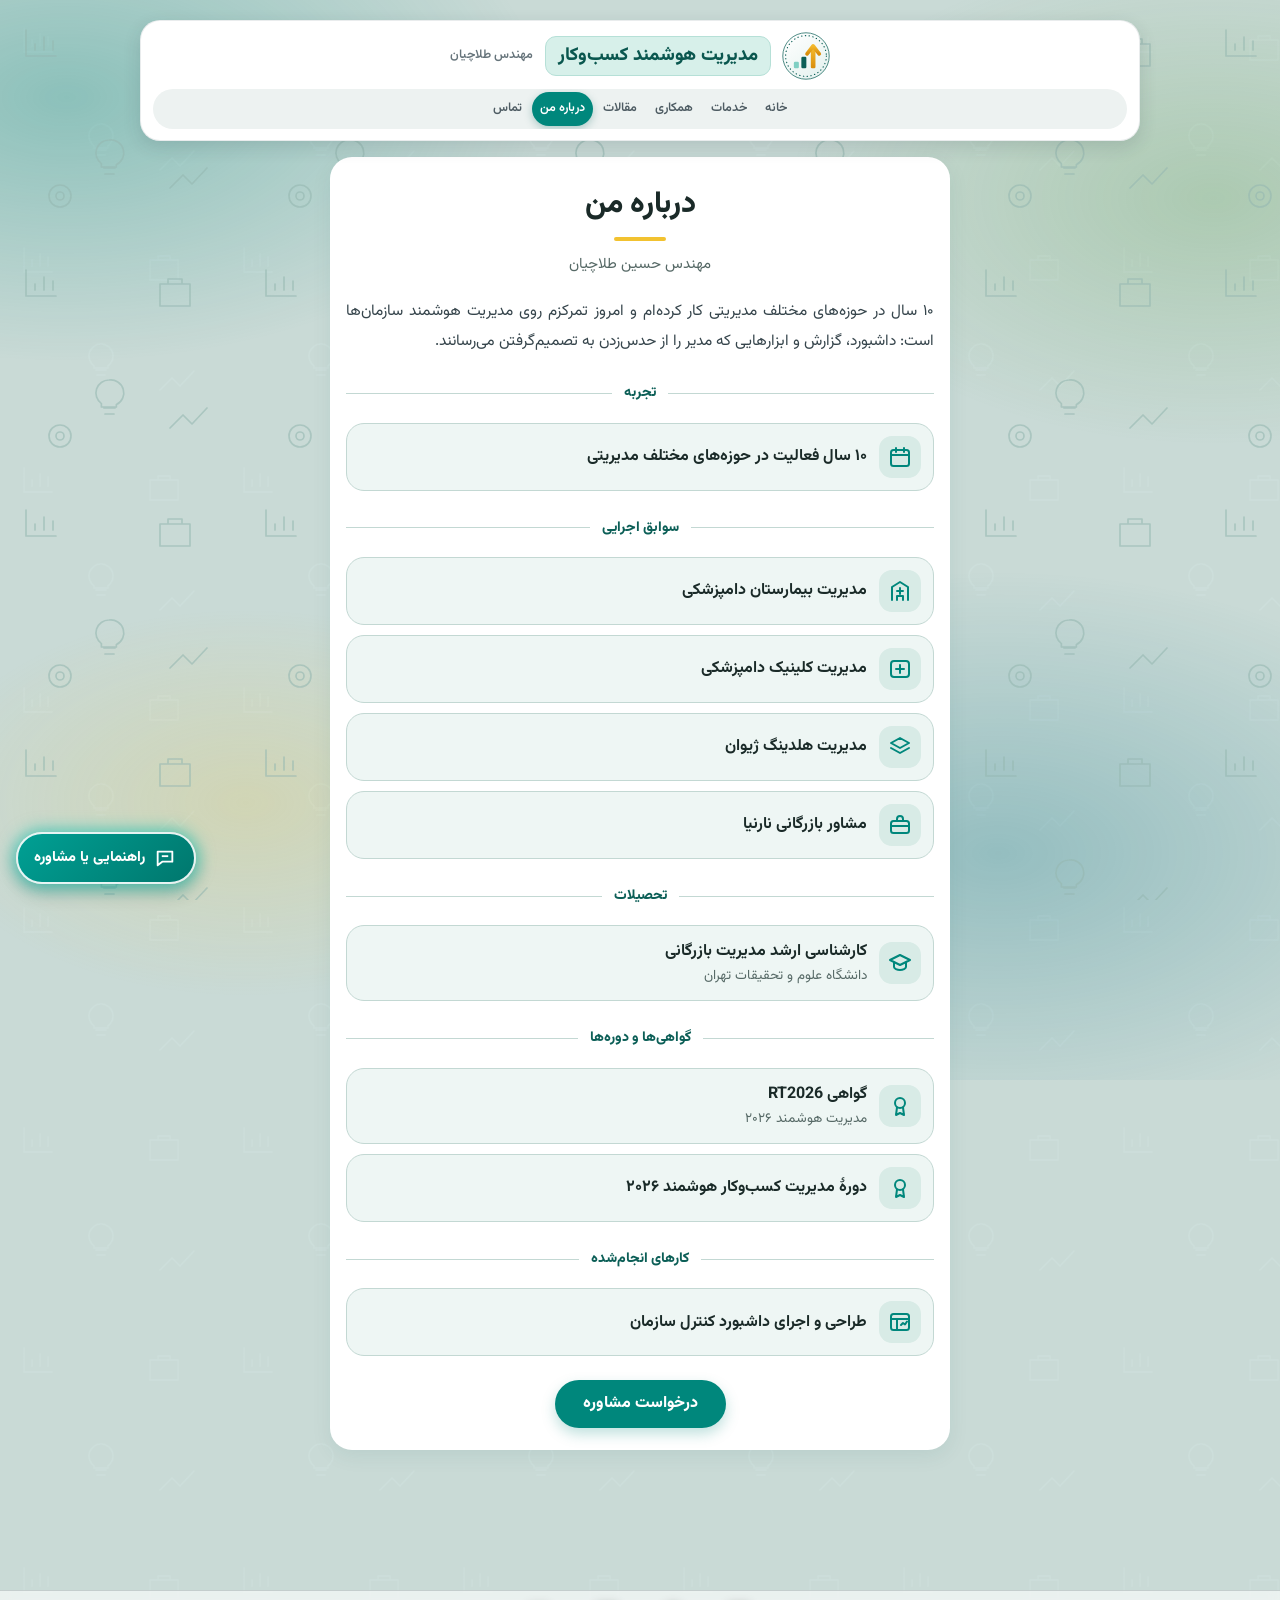
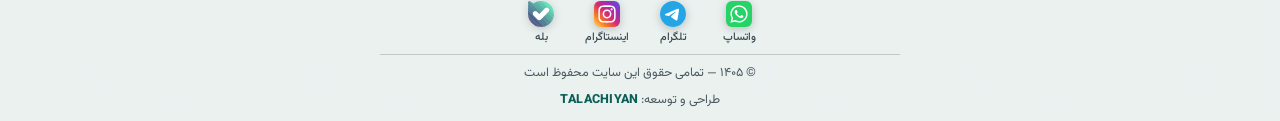
==== about.html @ cbb0bccf "Consultation request form (WhatsApp / Bale) and links to it Co-Authored-By: Claude Sonnet 5.5 <norep" ====
<!doctype html>
<html lang="fa" dir="rtl">
<head>
<meta charset="utf-8">
<meta name="viewport" content="width=device-width, initial-scale=1, viewport-fit=cover">
<title>درباره من | مهندس حسین طلاچیان</title>
<meta name="description" content="مشاورهٔ مارکتینگ، تیم‌سازی، مدیریت هوشمند سازمان، طراحی داشبورد و نرم‌افزار سازمانی و مشاورهٔ پرسنلی با مهندس حسین طلاچیان.">
<meta name="theme-color" content="#00877c">
<meta property="og:title" content="مهندس حسین طلاچیان | مدیریت هوشمند کسب‌وکار">
<meta property="og:description" content="مشاورهٔ مارکتینگ، تیم‌سازی، مدیریت هوشمند سازمان، طراحی داشبورد و نرم‌افزار سازمانی و مشاورهٔ پرسنلی.">
<meta property="og:type" content="website">
<meta property="og:locale" content="fa_IR">
<link rel="icon" href="favicon.ico" sizes="any">
<link rel="icon" href="favicon-48.png" type="image/png" sizes="48x48">
<link rel="icon" href="favicon-192.png" type="image/png" sizes="192x192">
<link rel="icon" href="favicon.svg" type="image/svg+xml">
<link rel="apple-touch-icon" href="img/apple-touch-icon.png">
<meta property="og:image" content="https://talachiyan.github.io/img/og.png">
<meta property="og:image:width" content="1200">
<meta property="og:image:height" content="630">
<meta name="twitter:card" content="summary_large_image">
<link rel="preconnect" href="https://fonts.googleapis.com">
<link rel="preconnect" href="https://fonts.gstatic.com" crossorigin>
<link rel="stylesheet" href="https://fonts.googleapis.com/css2?family=Vazirmatn:wght@300;400;500;700;800&display=swap">
<link rel="stylesheet" href="style.css?v=45">
</head>
<body>
<div class="wrap">

  <header class="card topbar">
    <div class="brand-row">
      <a class="brand" href="index.html">
        <span class="brand-mark"><img src="img/logo-icon.svg" alt="لوگوی طلاچیان" width="48" height="48"></span>
        <span class="brand-title"><span class="brand-role">مدیریت هوشمند کسب‌وکار</span><span class="brand-name">مهندس طلاچیان</span></span>
      </a>
    </div>
    <nav class="nav" aria-label="منوی اصلی">
      <a href="index.html">خانه</a>
      <a href="services.html">خدمات</a>
      <a href="approach.html">همکاری</a>
      <a href="articles.html">مقالات</a>
      <a class="active" href="about.html" aria-current="page">درباره من</a>
      <a href="contact.html">تماس</a>
    </nav>
  </header>

  <main class="stack">

    <section class="panel narrow light" id="about">
      <div class="panel-head">
        <h1>درباره من</h1>
        <p>مهندس حسین طلاچیان</p>
      </div>
      <p class="about-intro justify">۱۰ سال در حوزه‌های مختلف مدیریتی کار کرده‌ام و امروز تمرکزم روی مدیریت هوشمند سازمان‌ها است: داشبورد، گزارش و ابزارهایی که مدیر را از حدس‌زدن به تصمیم‌گرفتن می‌رسانند.</p>

      <h2 class="svc-group"><span>تجربه</span></h2>
      <div class="fact-list">
        <div class="fact">
          <span class="icon" aria-hidden="true"><svg viewBox="0 0 24 24"><rect x="3" y="5" width="18" height="16" rx="2.5"/><path d="M8 3v4M16 3v4M3 10h18"/></svg></span>
          <span class="fact-text"><span class="fact-title">۱۰ سال فعالیت در حوزه‌های مختلف مدیریتی</span></span>
        </div>
      </div>

      <h2 class="svc-group"><span>سوابق اجرایی</span></h2>
      <div class="fact-list">
        <div class="fact">
          <span class="icon" aria-hidden="true"><svg viewBox="0 0 24 24"><path d="M4 21V8l8-5 8 5v13"/><path d="M12 9v6M9 12h6"/><path d="M9 21v-4h6v4"/></svg></span>
          <span class="fact-text"><span class="fact-title">مدیریت بیمارستان دامپزشکی</span></span>
        </div>
        <div class="fact">
          <span class="icon" aria-hidden="true"><svg viewBox="0 0 24 24"><rect x="3" y="4" width="18" height="16" rx="3"/><path d="M12 8v8M8 12h8"/></svg></span>
          <span class="fact-text"><span class="fact-title">مدیریت کلینیک دامپزشکی</span></span>
        </div>
        <div class="fact">
          <span class="icon" aria-hidden="true"><svg viewBox="0 0 24 24"><path d="M12 3l9 5-9 5-9-5z"/><path d="M3 13l9 5 9-5"/></svg></span>
          <span class="fact-text"><span class="fact-title">مدیریت هلدینگ ژیوان</span></span>
        </div>
        <div class="fact">
          <span class="icon" aria-hidden="true"><svg viewBox="0 0 24 24"><rect x="3" y="8" width="18" height="12" rx="2.5"/><path d="M9 8V6a3 3 0 013-3 3 3 0 013 3v2"/><path d="M3 13h18"/></svg></span>
          <span class="fact-text"><span class="fact-title">مشاور بازرگانی نارنیا</span></span>
        </div>
      </div>

      <h2 class="svc-group"><span>تحصیلات</span></h2>
      <div class="fact-list">
        <div class="fact">
          <span class="icon" aria-hidden="true"><svg viewBox="0 0 24 24"><path d="M2 9l10-5 10 5-10 5z"/><path d="M6 11.5V16c0 1.5 3 3 6 3s6-1.5 6-3v-4.5"/></svg></span>
          <span class="fact-text"><span class="fact-title">کارشناسی ارشد مدیریت بازرگانی</span><span class="fact-sub">دانشگاه علوم و تحقیقات تهران</span></span>
        </div>
      </div>

      <h2 class="svc-group"><span>گواهی‌ها و دوره‌ها</span></h2>
      <div class="fact-list">
        <div class="fact">
          <span class="icon" aria-hidden="true"><svg viewBox="0 0 24 24"><circle cx="12" cy="9" r="5"/><path d="M9 13.5L8 21l4-2 4 2-1-7.5"/></svg></span>
          <span class="fact-text"><span class="fact-title">گواهی <bdi dir="ltr">RT2026</bdi></span><span class="fact-sub">مدیریت هوشمند ۲۰۲۶</span></span>
        </div>
        <div class="fact">
          <span class="icon" aria-hidden="true"><svg viewBox="0 0 24 24"><circle cx="12" cy="9" r="5"/><path d="M9 13.5L8 21l4-2 4 2-1-7.5"/></svg></span>
          <span class="fact-text"><span class="fact-title">دورهٔ مدیریت کسب‌وکار هوشمند ۲۰۲۶</span></span>
        </div>
      </div>

      <h2 class="svc-group"><span>کارهای انجام‌شده</span></h2>
      <div class="fact-list">
        <div class="fact">
          <span class="icon" aria-hidden="true"><svg viewBox="0 0 24 24"><rect x="3" y="4" width="18" height="16" rx="2.5"/><path d="M3 9h18M9 9v11"/><path d="M13 15l2-2 2 1.5 2-3"/></svg></span>
          <span class="fact-text"><span class="fact-title">طراحی و اجرای داشبورد کنترل سازمان</span></span>
        </div>
      </div>

      <a class="about-cta" href="consult.html">درخواست مشاوره</a>
    </section>

  </main>

</div>

<footer class="site-footer">
  <div class="foot-in">
    <nav class="foot-social" aria-label="پیام‌رسان‌ها">
      <a href="https://wa.me/989124450818" class="soc" aria-label="واتساپ" target="_blank" rel="noopener noreferrer"><span class="soc-ico"><img src="img/ic-whatsapp.svg" alt="" width="38" height="38" loading="lazy" decoding="async"></span><span class="soc-name">واتساپ</span></a>
      <a href="https://t.me/Hosseintallachiyan" class="soc" aria-label="تلگرام" target="_blank" rel="noopener noreferrer"><span class="soc-ico"><img src="img/ic-telegram.svg" alt="" width="38" height="38" loading="lazy" decoding="async"></span><span class="soc-name">تلگرام</span></a>
      <a href="https://instagram.com/hossein.talachiyan" class="soc" aria-label="اینستاگرام" target="_blank" rel="noopener noreferrer"><span class="soc-ico"><img src="img/ic-instagram.svg" alt="" width="38" height="38" loading="lazy" decoding="async"></span><span class="soc-name">اینستاگرام</span></a>
      <a href="https://ble.ir/tallachiyan" class="soc" aria-label="بله" target="_blank" rel="noopener noreferrer"><span class="soc-ico"><img src="img/ic-bale.svg" alt="" width="38" height="38" loading="lazy" decoding="async"></span><span class="soc-name">بله</span></a>
    </nav>
    <hr class="foot-line">
    <p class="foot-copy">© ۱۴۰۵ — تمامی حقوق این سایت محفوظ است</p>
    <p class="foot-dev">طراحی و توسعه: <strong dir="ltr">TALACHIYAN</strong></p>
  </div>
</footer>

<a class="fab" href="consult.html" aria-label="راهنمایی یا مشاوره">
  <svg viewBox="0 0 24 24" aria-hidden="true"><path d="M4 5h16v11H9l-5 4z"/><path d="M8.500 10h7"/></svg>
  <span>راهنمایی یا مشاوره</span>
</a>
<script src="script.js?v=15" defer></script>
</body>
</html>
---- style.css ----
:root {
  --bg: #f1f6f5;
  --surface: #ffffff;
  --text: #1a2a28;
  --muted: #566966;
  --blue: #00877c;
  --navy: #0c5f57;
  --sky: #daf1ec;
  --line: #cfe2de;
  --radius: 22px;
  --shadow: 0 6px 20px rgba(12, 95, 87, 0.08);
  --font: "Vazirmatn", Tahoma, "Segoe UI", sans-serif;
}

* { box-sizing: border-box; }

html { scroll-behavior: smooth; -webkit-text-size-adjust: 100%; }

body {
  margin: 0;
  font-family: var(--font);
  font-size: 16px;
  line-height: 1.9;
  color: var(--text);
  background-color: var(--bg);
  /* الگوی بسیار کم‌رنگ پس‌زمینه: نمودار، کیف، لامپ */
  background-image: url("data:image/svg+xml,%3Csvg xmlns='http://www.w3.org/2000/svg' width='220' height='220' fill='none' stroke='%23cfe2de' stroke-width='1.6' stroke-linecap='round' stroke-linejoin='round'%3E%3Cg opacity='.55'%3E%3Cpath d='M24 52V28M24 52h28M32 46v-6M40 46V34M48 46v-9'/%3E%3Cpath d='M150 40h28v20h-28zM158 40v-4h12v4'/%3E%3Cpath d='M96 150h10M97 155h8M101 124a12 12 0 0 0-7 21.8V148h14v-2.2A12 12 0 0 0 101 124z'/%3E%3Cpath d='M160 170l12-12 8 8 14-15'/%3E%3C/g%3E%3C/svg%3E");
  background-size: 220px 220px;
}

img { max-width: 100%; display: block; }

a { color: var(--blue); }

:focus-visible { outline: 3px solid var(--blue); outline-offset: 3px; border-radius: 8px; }

.wrap {
  max-width: 1040px;
  margin: 0 auto;
  padding: 14px 14px 110px;
  display: flex;
  flex-direction: column;
  gap: 36px;
}

.card {
  background: var(--surface);
  border-radius: var(--radius);
  box-shadow: var(--shadow);
  padding: 24px 20px;
}

h1, h2, h3 { margin: 0; line-height: 1.6; text-wrap: balance; }
h2 { font-size: 24px; font-weight: 800; }
p { margin: 0; }
.justify { text-align: justify; }
.muted { color: var(--muted); }
.accent { color: var(--blue); }

/* ---------- منوی بالا ---------- */
.topbar {
  position: sticky;
  top: 10px;
  z-index: 10;
  display: flex;
  flex-wrap: wrap;
  align-items: center;
  justify-content: space-between;
  gap: 12px 20px;
  padding: 14px;
}

.brand {
  display: flex;
  align-items: center;
  gap: 12px;
  color: var(--text);
  text-decoration: none;
  min-width: 0;
}

.brand-mark {
  flex: none;
  width: 44px;
  height: 44px;
  border-radius: 14px;
  background: var(--navy);
  display: grid;
  place-items: center;
}

.brand-text { display: flex; flex-direction: column; line-height: 1.5; }
.brand-name { font-size: 18px; font-weight: 800; }
.brand-sub { font-size: 13px; color: var(--muted); }

.nav {
  display: flex;
  gap: 2px;
  padding: 5px;
  background: var(--bg);
  border-radius: 999px;
  overflow-x: auto;
  white-space: nowrap;
  max-width: 100%;
  scrollbar-width: none;
}
.nav::-webkit-scrollbar { display: none; }

.nav a {
  padding: 7px 15px;
  border-radius: 999px;
  color: var(--muted);
  font-weight: 500;
  font-size: 15px;
  text-decoration: none;
}
.nav a:hover { color: var(--navy); }
.nav a.active { background: var(--navy); color: #fff; font-weight: 700; }

/* ---------- معرفی ---------- */
.hero {
  display: flex;
  flex-wrap: wrap-reverse;
  align-items: center;
  gap: 24px;
}

.hero-text {
  flex: 999 1 420px;
  min-width: 0;
  display: flex;
  flex-direction: column;
  gap: 14px;
}

.hero h1 { font-size: clamp(27px, 7vw, 38px); font-weight: 800; }

.hero-photo {
  flex: 1 1 220px;
  max-width: 100%;
  aspect-ratio: 1 / 1;
  border-radius: var(--radius);
  background: var(--sky);
  display: grid;
  place-items: center;
  overflow: hidden;
}
.hero-photo img { width: 100%; height: 100%; object-fit: cover; }
.monogram { font-size: 64px; font-weight: 800; color: var(--navy); }

.actions { display: flex; flex-wrap: wrap; gap: 10px; }

.btn {
  display: inline-flex;
  align-items: center;
  justify-content: center;
  min-height: 46px;
  padding: 10px 22px;
  border-radius: 999px;
  font-weight: 700;
  text-decoration: none;
}
.btn-primary { background: var(--navy); color: #fff; }
.btn-soft { background: var(--sky); color: var(--navy); }
.btn:hover { filter: brightness(1.08); }

/* ---------- خدمات ---------- */
.panel {
  background: var(--navy);
  color: #fff;
  border-radius: var(--radius);
  padding: 26px 20px;
  display: flex;
  flex-direction: column;
  gap: 22px;
}

.grid {
  display: grid;
  grid-template-columns: repeat(auto-fit, minmax(min(100%, 380px), 1fr));
  gap: 22px;
}

.service { display: flex; gap: 14px; align-items: flex-start; }
.service h3 { font-size: 18px; font-weight: 700; }
.service p { color: var(--sky); font-size: 15px; }
.service > div { min-width: 0; display: flex; flex-direction: column; gap: 4px; }

.icon {
  flex: none;
  width: 46px;
  height: 46px;
  border-radius: 14px;
  background: var(--sky);
  display: grid;
  place-items: center;
}
.icon svg { width: 24px; height: 24px; stroke: var(--blue); fill: none; stroke-width: 2; stroke-linecap: round; stroke-linejoin: round; }
.icon.small { width: 42px; height: 42px; border-radius: 12px; }

/* ---------- روش کار ---------- */
.steps { display: flex; flex-direction: column; }
.step { display: flex; gap: 14px; align-items: flex-start; padding: 14px 0; border-top: 1px solid var(--line); }
.step:first-child { border-top: 0; padding-top: 4px; }
.step-num {
  flex: none;
  width: 36px;
  height: 36px;
  border-radius: 12px;
  background: var(--sky);
  color: var(--navy);
  font-weight: 800;
  display: grid;
  place-items: center;
}
.step h3 { font-size: 17px; font-weight: 700; }
.step > div { min-width: 0; }

/* ---------- مقالات ---------- */
.soon {
  display: flex;
  gap: 14px;
  align-items: center;
  padding: 18px;
  border: 1.5px dashed var(--line);
  border-radius: 18px;
}

/* ---------- تماس ---------- */
.contacts {
  display: grid;
  grid-template-columns: repeat(auto-fit, minmax(min(100%, 210px), 1fr));
  gap: 12px;
}

.contact {
  display: flex;
  align-items: center;
  gap: 12px;
  padding: 12px;
  min-height: 64px;
  border: 1px solid var(--line);
  border-radius: 18px;
  color: var(--text);
  text-decoration: none;
}
.contact:hover { border-color: var(--blue); }
.contact strong { display: block; font-weight: 700; line-height: 1.5; }
.contact span.id { font-size: 14px; color: var(--muted); direction: ltr; unicode-bidi: isolate; }

.footer { text-align: center; font-size: 14px; color: var(--muted); }

/* ---------- دکمهٔ شناور ---------- */
.fab {
  position: fixed;
  left: 16px;
  bottom: calc(16px + env(safe-area-inset-bottom, 0px));
  width: 58px;
  height: 58px;
  border-radius: 50%;
  background: var(--blue);
  display: grid;
  place-items: center;
  box-shadow: 0 8px 22px rgba(0, 135, 124, 0.35);
  z-index: 20;
}
.fab svg { width: 26px; height: 26px; stroke: #fff; fill: none; stroke-width: 2; stroke-linejoin: round; }

@media (min-width: 720px) {
  .wrap { padding: 20px 20px 110px; gap: 44px; }
  .card, .panel { padding: 30px 28px; }
  h2 { font-size: 26px; }
}

@media (prefers-reduced-motion: reduce) {
  html { scroll-behavior: auto; }
}

.stack { display: flex; flex-direction: column; gap: inherit; }

/* ---------- گوشی ---------- */
@media (max-width: 560px) {
  .hero-photo { flex: 0 0 auto; width: 170px; margin-inline: auto; }
  .monogram { font-size: 46px; }
  .service, .soon { flex-direction: column; gap: 10px; }
  .step { gap: 12px; }
}

/* ---------- رنگ‌های تکمیلی: سبز برگ و زرد لامپ ---------- */
:root { --leaf: #46912f; --sun: #f2c230; }
.accent { color: var(--leaf); }
.brand-mark { position: relative; }
.brand-mark::after { content: ""; position: absolute; top: -3px; left: -3px; width: 12px; height: 12px; border-radius: 50%; background: var(--sun); border: 2px solid var(--surface); }
.panel h2 { color: #fff; }
.panel h2::after { content: ""; display: block; width: 56px; height: 4px; border-radius: 999px; background: var(--sun); margin-top: 8px; }
.step-num { background: var(--sun); color: #3d2f00; }
.btn-primary { background: var(--blue); }

/* ---------- منو: صفحهٔ فعلی ---------- */
.nav a { transition: background-color .2s, color .2s; }
.nav a:hover { background: var(--sky); color: var(--navy); }
.nav a.active, .nav a.active:hover { background: var(--blue); color: #fff; font-weight: 700; box-shadow: 0 3px 10px rgba(0, 135, 124, 0.28); }

/* ---------- سرصفحهٔ صفحه‌های داخلی ---------- */
.page-head { display: flex; flex-direction: column; gap: 10px; }
.page-head h1 { font-size: clamp(26px, 6vw, 34px); font-weight: 800; }
.page-head h1::after { content: ""; display: block; width: 56px; height: 4px; border-radius: 999px; background: var(--sun); margin-top: 8px; }

/* ---------- میان‌برهای صفحهٔ اول ---------- */
.quick-grid { display: grid; grid-template-columns: repeat(auto-fit, minmax(min(100%, 380px), 1fr)); gap: 14px; }
.quick {
  display: flex; align-items: center; gap: 14px;
  padding: 18px; background: var(--surface); border-radius: var(--radius); box-shadow: var(--shadow);
  color: var(--text); text-decoration: none; border: 1.5px solid transparent;
  transition: border-color .2s;
}
.quick:hover { border-color: var(--blue); }
.quick-text { flex: 1; min-width: 0; display: flex; flex-direction: column; line-height: 1.7; }
.quick-text strong { font-size: 17px; }
.quick-text .muted { font-size: 14px; }
.quick-arrow { color: var(--blue); font-size: 20px; font-weight: 700; }
@media (prefers-reduced-motion: reduce) { .nav a, .quick { transition: none; } }

/* روی گوشی همهٔ گزینه‌های منو دیده شوند (بدون اسکرول افقی) */
@media (max-width: 560px) {
  .nav { flex-wrap: wrap; justify-content: center; white-space: normal; border-radius: 22px; width: 100%; }
}

/* ---------- سربرگ: مثل سایت کلینیک (وسط‌چین، منو در یک ردیف) ---------- */
.topbar {
  position: static;
  flex-direction: column;
  flex-wrap: nowrap;
  align-items: stretch;
  gap: 12px;
  padding: 18px 14px 14px;
}
.brand-row { display: flex; flex-wrap: wrap; align-items: center; justify-content: center; gap: 10px 12px; }
.brand { gap: 10px; }
.brand-name { font-size: 20px; font-weight: 800; white-space: nowrap; }
.badge { background: var(--navy); color: #fff; padding: 7px 18px; border-radius: 999px; font-size: 14px; font-weight: 700; white-space: nowrap; }
.brand-sub { margin: 0; text-align: center; font-size: 13.5px; line-height: 1.7; color: var(--muted); }

.nav,
.nav[class] {
  width: 100%;
  flex-wrap: nowrap;
  white-space: nowrap;
  justify-content: flex-start;
  border-radius: 999px;
  padding: 6px;
}
.nav a { flex: none; padding: 9px 14px; font-weight: 600; }
.nav a.active, .nav a.active:hover { font-weight: 600; }
/* اگر جا باشد وسط می‌ایستد، اگر نباشد با انگشت کنار می‌رود؛ چیدمان در همهٔ صفحه‌ها یکی است */
.nav a:first-child { margin-inline-start: auto; }
.nav a:last-child { margin-inline-end: auto; }

@media (max-width: 560px) {
  .nav { flex-wrap: nowrap; white-space: nowrap; border-radius: 999px; }
  .nav a { padding: 9px 12px; font-size: 14.5px; }
}

@media (max-width: 560px) {
  .brand-row { flex-wrap: nowrap; gap: 8px; }
  .brand { gap: 8px; }
  .brand-mark { width: 38px; height: 38px; border-radius: 12px; }
  .brand-mark svg { width: 21px; height: 21px; }
  .brand-name { font-size: 17.5px; }
  .badge { padding: 6px 13px; font-size: 13px; }
  .brand-sub { font-size: 12.5px; }
  .nav a { padding: 9px 11px; font-size: 14.5px; }
}

@media (max-width: 385px) {
  .brand-row { flex-wrap: wrap; }
  .nav a { padding: 9px 9px; }
}

/* ---------- سربرگ: «مشاوره کسب‌وکار» جلوی نام کوچک‌تر ---------- */
.brand-title { display: flex; flex-wrap: wrap; align-items: baseline; justify-content: center; gap: 0 8px; line-height: 1.7; min-width: 0; }
.brand-role { font-size: 18px; font-weight: 800; color: var(--navy); white-space: nowrap; }
.brand .brand-name { font-size: 14px; font-weight: 600; color: var(--muted); white-space: nowrap; }
.badge { display: none; }
@media (max-width: 560px) {
  .brand-role { font-size: 17px; }
  .brand .brand-name { font-size: 13.5px; }
}

/* ---------- نوار تاریخ و ساعت ---------- */
.sr-only { position: absolute; width: 1px; height: 1px; overflow: hidden; clip: rect(0 0 0 0); white-space: nowrap; }
.ticker { direction: ltr; overflow: hidden; background: var(--surface); border: 1px solid var(--line); border-radius: 16px; padding: 8px 0; }
.ticker-track { display: flex; width: max-content; animation: tick 38s linear infinite; }
.tick-group { display: flex; flex: none; align-items: center; }
.tick-text { direction: rtl; unicode-bidi: isolate; white-space: pre; font-weight: 700; font-size: 14.5px; color: var(--navy); font-variant-numeric: tabular-nums; }
.tick-dot { padding: 0 18px; color: var(--sun); font-size: 18px; line-height: 1; }
@keyframes tick { from { transform: translateX(-50%); } to { transform: translateX(0); } }
@media (prefers-reduced-motion: reduce) {
  .ticker-track { animation: none; width: auto; justify-content: center; }
  .tick-group:nth-child(2), .tick-group .tick-text:nth-of-type(n+2), .tick-group .tick-dot { display: none; }
}

/* ---------- گالری ---------- */
.hero { flex-direction: column; flex-wrap: nowrap; align-items: stretch; gap: 22px; }
.hero-text { flex: none; width: 100%; }
.gallery { --gh: 226px; position: relative; margin: -6px -8px 0; }
.gal-track {
  display: flex; align-items: center; gap: 14px;
  overflow-x: auto; scroll-snap-type: x mandatory; scrollbar-width: none;
  padding: 14px calc(50% - var(--gh) / 2) 34px;
  -webkit-overflow-scrolling: touch; border-radius: var(--radius);
}
.gal-track::-webkit-scrollbar { display: none; }
.slide { flex: none; margin: 0; height: var(--gh); scroll-snap-align: center; cursor: pointer; }
.slide img {
  height: 100%; width: auto; max-width: none; border-radius: 18px; border: 3px solid #fff;
  box-shadow: 0 4px 14px rgba(12, 95, 87, 0.16);
  filter: blur(3.5px); opacity: .55; transform: scale(.88);
  transition: filter .35s, opacity .35s, transform .35s;
}
.slide.is-active img { filter: none; opacity: 1; transform: scale(1); box-shadow: 0 8px 22px rgba(12, 95, 87, 0.28); }
.gal-btn {
  position: absolute; top: calc(14px + var(--gh) / 2 - 22px); z-index: 2;
  width: 44px; height: 44px; border-radius: 50%; border: 0; cursor: pointer;
  background: var(--navy); color: #fff; font: 700 24px/1 var(--font); display: grid; place-items: center;
  box-shadow: 0 4px 12px rgba(12, 95, 87, 0.3);
}
.gal-next { left: 8px; }
.gal-prev { right: 8px; }
.gal-btn:hover { background: var(--blue); }
.gal-dots { position: absolute; bottom: 8px; left: 0; right: 0; display: flex; justify-content: center; gap: 7px; }
.gal-dot { width: 10px; height: 10px; padding: 0; border: 0; border-radius: 999px; background: var(--line); cursor: pointer; transition: width .25s, background-color .25s; }
.gal-dot.on { width: 28px; background: var(--blue); }
@media (min-width: 720px) {
  .gallery { --gh: 340px; }
  .gal-track { gap: 20px; }
}
@media (prefers-reduced-motion: reduce) {
  .slide img { transition: none; }
}

/* =====================================================
   نسخهٔ ۸: پس‌زمینهٔ تیره‌تر و زنده، گالری کوچک‌تر، نوار خاکستری
   ===================================================== */
:root { --bg: #c9dad6; --line: #c5d8d3; }
body { background-color: var(--bg); }
.nav { background: #eef3f2; }
.wrap { position: relative; z-index: 1; gap: 16px; }
.stack { gap: 28px; }

/* پس‌زمینهٔ زنده: لکه‌های نرم رنگی که آرام جابه‌جا می‌شوند */
body::before, body::after { content: ""; position: fixed; inset: -20%; z-index: 0; pointer-events: none; }
body::before {
  background:
    radial-gradient(38% 30% at 18% 22%, rgba(0, 135, 124, .30), transparent 70%),
    radial-gradient(34% 28% at 82% 30%, rgba(70, 145, 47, .22), transparent 70%),
    radial-gradient(40% 32% at 70% 82%, rgba(0, 110, 130, .26), transparent 70%),
    radial-gradient(26% 22% at 28% 78%, rgba(242, 194, 48, .20), transparent 70%);
  animation: drift 26s ease-in-out infinite alternate;
}
/* الگوی خطی ریز (نمودار، کیف، لامپ، هدف) که کمی شناور است */
body::after {
  inset: 0;
  background-image: url("data:image/svg+xml,%3Csvg xmlns='http://www.w3.org/2000/svg' width='240' height='240' fill='none' stroke='%2395b8b1' stroke-width='1.7' stroke-linecap='round' stroke-linejoin='round'%3E%3Cg opacity='.75'%3E%3Cpath d='M26 56V30M26 56h30M35 50v-6M44 50V37M53 50v-9'/%3E%3Cpath d='M160 44h30v22h-30zM168 44v-5h14v5'/%3E%3Cpath d='M104 168h11M105 174h9M109 140a13 13 0 0 0-7.600 23.600V167h15v-2.400A13 13 0 0 0 109 140z'/%3E%3Cpath d='M170 188l13-13 9 9 15-16'/%3E%3Ccircle cx='60' cy='196' r='11'/%3E%3Ccircle cx='60' cy='196' r='4'/%3E%3C/g%3E%3C/svg%3E");
  background-size: 240px 240px;
  animation: pattern 60s linear infinite;
  opacity: .8;
}
@keyframes drift {
  0%   { transform: translate3d(0, 0, 0) scale(1); }
  50%  { transform: translate3d(3%, -4%, 0) scale(1.08); }
  100% { transform: translate3d(-4%, 3%, 0) scale(1.03); }
}
@keyframes pattern { from { background-position: 0 0; } to { background-position: 240px 240px; } }
@media (prefers-reduced-motion: reduce) { body::before, body::after { animation: none; } }

/* نوار تاریخ و ساعت: خاکستری */
.ticker { background: #eceff1; border-color: #cfd6da; margin-bottom: -14px; padding: 7px 0; }
.tick-text { color: #5b6670; font-weight: 600; }
.tick-dot { color: #9aa5ad; }

/* باکس گالری: کوچک و جمع‌وجور */
.gallery-card { padding: 6px 6px 4px; border-radius: 20px; }
.gallery { --gh: 104px; margin: 0; }
.gal-track { gap: 10px; padding: 16px calc(50% - var(--gh) / 2) 24px; border-radius: 16px; }
.slide img { border-width: 2px; border-radius: 12px; transform: scale(.86); filter: blur(2.5px); opacity: .6; }
.slide.is-active img { transform: scale(1.16); filter: none; opacity: 1; }
.gal-btn { width: 32px; height: 32px; font-size: 20px; top: calc(16px + var(--gh) / 2 - 16px); opacity: .92; }
.gal-next { left: 4px; }
.gal-prev { right: 4px; }
.gal-dots { bottom: 6px; gap: 6px; }
.gal-dot { width: 8px; height: 8px; }
.gal-dot.on { width: 22px; }
@media (min-width: 720px) {
  .gallery { --gh: 190px; }
  .gal-track { gap: 16px; padding-block: 26px 32px; }
  .gal-btn { width: 40px; height: 40px; top: calc(26px + var(--gh) / 2 - 20px); }
  .gallery-card { padding: 8px 10px 6px; }
}

/* =====================================================
   نسخهٔ ۱۰: نوار یک‌خطی (تاریخ + شعار) و خدمات به‌صورت باکس‌های بازشو
   ===================================================== */
.ticker { position: relative; height: 42px; padding: 0; overflow: hidden; direction: ltr; }
.ticker-strip { position: absolute; top: 0; left: 0; height: 100%; display: flex; align-items: center; gap: 16px; white-space: nowrap; direction: rtl; padding-inline: 14px; }
.tk-dt { font-weight: 700; font-size: 14.5px; color: #4f5a63; font-variant-numeric: tabular-nums; }
.tk-dot { color: #9aa5ad; font-size: 9px; }
.tk-quote { font-weight: 500; font-size: 14.5px; color: #6b7780; }
.ticker.static { height: auto; padding: 8px 12px; }
.ticker.static .ticker-strip { position: static; height: auto; flex-wrap: wrap; justify-content: center; white-space: normal; text-align: center; padding: 0; gap: 4px 12px; }

.panel.narrow { max-width: 620px; width: 100%; margin-inline: auto; padding: 24px 16px 22px; gap: 18px; }
.panel-head { text-align: center; display: flex; flex-direction: column; align-items: center; gap: 4px; }
.panel-head h1 { margin: 0; font-size: 30px; font-weight: 800; color: #fff; }
.panel-head h1::after { content: ""; display: block; width: 52px; height: 4px; border-radius: 999px; background: var(--sun); margin: 8px auto 0; }
.panel-head p { margin: 6px 0 0; color: var(--sky); font-size: 15px; }
.svc-list { display: flex; flex-direction: column; gap: 10px; }
.svc { background: rgba(255, 255, 255, .08); border: 1px solid rgba(255, 255, 255, .16); border-radius: 18px; overflow: hidden; transition: background-color .2s; }
.svc[open] { background: rgba(255, 255, 255, .15); }
.svc summary { list-style: none; cursor: pointer; display: flex; align-items: center; gap: 12px; padding: 12px; min-height: 64px; }
.svc summary::-webkit-details-marker { display: none; }
.svc .icon.small, .svc .icon { width: 42px; height: 42px; border-radius: 13px; }
.svc-text { flex: 1; min-width: 0; display: flex; flex-direction: column; line-height: 1.6; }
.svc-title { font-size: 17px; font-weight: 700; color: #fff; }
.svc-teaser { font-size: 13.5px; color: var(--sky); white-space: nowrap; overflow: hidden; text-overflow: ellipsis; }
.svc-chev { flex: none; width: 28px; height: 28px; border-radius: 50%; background: rgba(255, 255, 255, .14); display: grid; place-items: center; transition: transform .25s; }
.svc-chev svg { width: 16px; height: 16px; stroke: #fff; fill: none; stroke-width: 2.4; stroke-linecap: round; stroke-linejoin: round; }
.svc[open] .svc-chev { transform: rotate(180deg); }
.svc-body { margin: 0; padding: 0 16px 16px; font-size: 15px; color: #fff; }
.panel-note { margin: 0; font-size: 14.5px; color: var(--sky); text-align: center; }
.svc summary:focus-visible { outline: 3px solid var(--sun); outline-offset: -3px; }
@media (prefers-reduced-motion: reduce) { .svc, .svc-chev { transition: none; } }

/* ---------- سربرگ ثابت هنگام اسکرول ---------- */
.topbar { position: sticky; top: calc(8px + env(safe-area-inset-top, 0px)); z-index: 30; }

/* ---------- نوار: هر بار یک مورد ---------- */
.ticker-strip { gap: 0; padding-inline: 0; transform-origin: left center; }
.tk-dt, .tk-quote, .tk-svc { padding-inline: 14px; text-align: center; }
.tk-dt[hidden], .tk-quote[hidden] { display: none; }
.tk-dot { display: none; }
.ticker.static .ticker-strip { gap: 4px 12px; }

/* ---------- صفحهٔ همکاری: باریک و هم‌رنگ با خدمات ---------- */
.step-box { display: flex; gap: 14px; align-items: flex-start; padding: 16px 14px; background: rgba(255, 255, 255, .08); border: 1px solid rgba(255, 255, 255, .16); border-radius: 18px; }
.step-no { flex: none; width: 38px; height: 38px; border-radius: 12px; background: var(--sun); color: #3d2f00; font-weight: 800; font-size: 18px; display: grid; place-items: center; }
.step-text { min-width: 0; display: flex; flex-direction: column; gap: 2px; }
.step-text h2 { margin: 0; font-size: 17px; font-weight: 700; color: #fff; line-height: 1.6; }
.step-text p { margin: 0; font-size: 14.5px; color: var(--sky); text-align: justify; }
.step-text h2::after { display: none; }
.step-box { padding: 14px 12px; }

/* =====================================================
   نسخهٔ ۱۴: سربرگ تیره، باکس‌های متمایز از پس‌زمینه
   ===================================================== */
.topbar { background: #0a4640; box-shadow: 0 8px 22px rgba(6, 40, 36, .28); }
.topbar .brand { color: #fff; }
.topbar .brand-role { color: #fff; }
.topbar .brand .brand-name { color: #bfdcd6; }
.topbar .brand-sub { color: #9fc7bf; }
.topbar .brand-mark { background: #00877c; }
.topbar .brand-mark::after { border-color: #0a4640; }
.topbar .nav { background: rgba(255, 255, 255, .10); }
.topbar .nav a { color: #cfe6e1; }
.topbar .nav a:hover { background: rgba(255, 255, 255, .14); color: #fff; }
.topbar .nav a.active, .topbar .nav a.active:hover { background: #00877c; color: #fff; box-shadow: 0 3px 10px rgba(0, 0, 0, .25); }

/* باکس‌های داخل پنل سبز تیره: روشن‌تر از زمینه */
.svc, .step-box { background: #167a70; border: 1px solid rgba(255, 255, 255, .30); box-shadow: 0 4px 12px rgba(0, 0, 0, .16); }
.svc[open] { background: #1b8a7f; }
.svc summary { -webkit-tap-highlight-color: transparent; touch-action: manipulation; }

/* در کارت‌های سفید هم باکس‌ها کمی رنگ می‌گیرند */
.contact { background: #f1f7f6; border-color: #c5d8d3; }
.soon { background: #f1f7f6; border-color: #b7cfca; }
.quick { border-color: #d6e3e0; }

/* =====================================================
   نسخهٔ ۱۵: نوار باریک‌تر، پاورقی مشکی
   ===================================================== */
.ticker { height: 32px; border-radius: 12px; margin-bottom: -16px; }
.tk-dt, .tk-quote { font-size: 13px; }
.ticker.static { padding: 5px 10px; }

body { display: flex; flex-direction: column; min-height: 100vh; min-height: 100dvh; }
.wrap { flex: 1 0 auto; width: 100%; padding-bottom: 36px; }
.site-footer { position: relative; z-index: 1; flex: none; background: #0b0d0e; color: #d5dadc; text-align: center; padding: 18px 16px calc(18px + env(safe-area-inset-bottom, 0px)); border-top: 3px solid #000; }
.site-footer p { margin: 0; font-size: 13.5px; line-height: 1.9; }
.site-footer .who { font-weight: 700; color: #fff; font-size: 14px; }

/* =====================================================
   نسخهٔ ۱۶: سربرگ طوسی-خاکستری، ابر مشاوره، باکس درخواست مشاوره، آیکن اپ‌ها
   ===================================================== */
.topbar { background: linear-gradient(135deg, #3b444d 0%, #56616c 55%, #6d7882 100%); box-shadow: 0 8px 22px rgba(30, 38, 46, .30); }
.topbar .brand-sub { color: #d6dde2; }
.topbar .brand .brand-name { color: #dfe5e9; }
.topbar .brand-mark::after { border-color: #4a545e; }
.topbar .nav { background: rgba(255, 255, 255, .16); }
.topbar .nav a { color: #eef2f4; }
.topbar .nav a:hover { background: rgba(255, 255, 255, .20); color: #fff; }
.topbar .nav a.active, .topbar .nav a.active:hover { background: #00877c; color: #fff; }

/* باکس درخواست مشاوره (جدا از کارت معرفی) */
.consult { display: flex; flex-direction: column; gap: 12px; padding: 14px; border-radius: 22px; }
.consult-main { display: flex; align-items: center; justify-content: center; gap: 10px; min-height: 54px; border-radius: 16px; background: var(--blue); color: #fff; font-size: 18px; font-weight: 800; text-decoration: none; box-shadow: 0 6px 16px rgba(0, 135, 124, .28); }
.consult-main:hover { filter: brightness(1.07); }
.consult-opts { display: grid; grid-template-columns: 1fr 1fr; gap: 10px; }
.consult-opt { display: flex; align-items: center; justify-content: center; gap: 8px; min-height: 48px; border-radius: 14px; background: #eef4f3; border: 1px solid #c5d8d3; color: var(--navy); font-weight: 700; text-decoration: none; }
.consult-opt:hover { background: var(--sky); }
.consult-ico { display: grid; place-items: center; width: 26px; height: 26px; }
.consult-ico svg { width: 22px; height: 22px; fill: none; stroke: currentColor; stroke-width: 2; stroke-linecap: round; stroke-linejoin: round; }
.consult-main .consult-ico svg { stroke: #fff; }

/* آیکن اصلی اپ‌ها در صفحهٔ تماس */
.brand-ico { flex: none; width: 46px; height: 46px; border-radius: 13px; overflow: hidden; display: block; box-shadow: 0 2px 8px rgba(0, 0, 0, .18); }
.brand-ico svg { width: 100%; height: 100%; display: block; }

/* ابر مشاوره */
.cloud { position: fixed; left: 50%; bottom: calc(86px + env(safe-area-inset-bottom, 0px)); z-index: 40; width: min(300px, 90vw); height: 172px; margin-left: calc(min(300px, 90vw) / -2); animation: cloud-in .9s cubic-bezier(.2, .8, .2, 1) both, cloud-bob 5s ease-in-out .9s infinite; filter: drop-shadow(0 10px 18px rgba(20, 40, 38, .30)); }
.cloud.out { animation: cloud-out .6s ease-in both; }
.cloud-bg { position: absolute; inset: 0; width: 100%; height: 100%; fill: #fff; }
.cloud-text { position: absolute; inset: 0 0 34px; display: flex; flex-direction: column; align-items: center; justify-content: center; gap: 10px; padding: 18px 40px 0; text-align: center; }
.cloud-text strong { font-size: 16px; font-weight: 800; color: var(--text); line-height: 1.6; }
.cloud-text a { display: inline-flex; align-items: center; min-height: 38px; padding: 6px 18px; border-radius: 999px; background: var(--blue); color: #fff; font-weight: 700; font-size: 14px; text-decoration: none; }
.cloud-x { position: absolute; top: 20px; right: 36px; width: 30px; height: 30px; border: 0; border-radius: 50%; background: #e8eeed; color: #4a5560; font-size: 20px; line-height: 1; cursor: pointer; display: grid; place-items: center; z-index: 2; }
@keyframes cloud-in { from { opacity: 0; transform: translateY(70px) scale(.7); } to { opacity: 1; transform: translateY(0) scale(1); } }
@keyframes cloud-bob { 0%, 100% { transform: translateY(0); } 50% { transform: translateY(-9px); } }
@keyframes cloud-out { to { opacity: 0; transform: translateY(40px) scale(.8); } }
@media (prefers-reduced-motion: reduce) { .cloud { animation: none; } .cloud.out { animation: none; opacity: 0; } }

/* =====================================================
   نسخهٔ ۱۷: پاورقی هم‌سبک سایت کلینیک (روی زمینهٔ صفحه)
   ===================================================== */
.site-footer { background: transparent; border-top: 0; color: #43515a; text-align: start; padding: 8px 14px calc(96px + env(safe-area-inset-bottom, 0px)); }
.foot-in { max-width: 1040px; margin: 0 auto; display: flex; flex-direction: column; gap: 14px; }
.foot-cta { display: flex; align-items: center; justify-content: space-between; gap: 14px; background: #0c5f57; border-radius: 18px; padding: 14px 16px; box-shadow: 0 8px 20px rgba(12, 95, 87, .25); }
.foot-cta-text { color: #fff; font-size: 18px; font-weight: 800; line-height: 1.6; }
.foot-cta-btn { flex: none; background: #fff; color: #0c5f57; font-weight: 800; padding: 10px 18px; border-radius: 12px; text-decoration: none; }
.foot-line { border: 0; border-top: 1px solid rgba(40, 60, 66, .22); margin: 4px 0; width: 100%; }
.site-footer .foot-name { margin: 0; font-size: 19px; font-weight: 500; color: #3c4a52; line-height: 1.8; }
.foot-links { display: flex; justify-content: space-between; gap: 10px; padding: 6px 4px; }
.foot-links a { color: #0c4f49; font-weight: 800; font-size: 15px; text-decoration: none; }
.foot-links a:hover { text-decoration: underline; }
.site-footer .foot-copy, .site-footer .foot-dev { margin: 0; font-size: 14px; line-height: 1.9; color: #43515a; font-weight: 400; }
.site-footer .foot-dev strong { color: #0c5f57; font-weight: 800; letter-spacing: .01em; }
.wrap { padding-bottom: 20px; }

/* =====================================================
   نسخهٔ ۱۹: پاورقی کوچک و متقارن، پنل‌های سفید، سربرگ جمع‌شونده
   ===================================================== */
/* پاورقی: آخرین بخش صفحه؛ بالا فقط پیام‌رسان‌ها، زیر خط حقوق */
.wrap { padding-bottom: 28px; }
.site-footer { background: rgba(255, 255, 255, .62); -webkit-backdrop-filter: blur(6px); backdrop-filter: blur(6px); border-top: 1px solid rgba(40, 60, 66, .20); padding: 14px 14px calc(14px + env(safe-area-inset-bottom, 0px)); text-align: center; color: #43515a; }
.foot-in { max-width: 520px; margin: 0 auto; display: flex; flex-direction: column; align-items: center; gap: 8px; }
.foot-social { display: flex; justify-content: center; gap: 22px; width: 100%; }
.soc { display: flex; flex-direction: column; align-items: center; gap: 4px; text-decoration: none; color: #3c4a52; min-width: 56px; }
.soc-ico { width: 38px; height: 38px; border-radius: 11px; overflow: hidden; display: block; box-shadow: 0 2px 6px rgba(0, 0, 0, .16); }
.soc-ico svg { width: 100%; height: 100%; display: block; }
.soc-name { font-size: 12px; font-weight: 500; line-height: 1.4; }
.soc:hover .soc-name { color: #0c5f57; }
.foot-line { border: 0; border-top: 1px solid rgba(40, 60, 66, .22); margin: 2px 0; width: 100%; }
.site-footer .foot-copy, .site-footer .foot-dev { margin: 0; font-size: 12.5px; line-height: 1.7; color: #4b5961; font-weight: 400; text-align: center; }
.site-footer .foot-dev strong { color: #0c5f57; font-weight: 800; letter-spacing: .02em; }
.foot-cta, .foot-name, .foot-links { display: none; }

/* پنل‌های خدمات و همکاری: سفید و روشن */
.panel.narrow { background: #fff; color: var(--text); box-shadow: var(--shadow); }
.panel-head h1 { color: var(--text); }
.panel-head p { color: var(--muted); }
.panel.narrow .svc, .panel.narrow .step-box { background: #eef6f4; border: 1px solid #c3d8d3; box-shadow: none; }
.panel.narrow .svc[open] { background: #e1f0ec; }
.panel.narrow .svc-title { color: var(--text); }
.panel.narrow .svc-teaser { color: var(--muted); }
.panel.narrow .svc-body { color: #2d3b40; }
.panel.narrow .svc-chev { background: #d4e6e1; }
.panel.narrow .svc-chev svg { stroke: #0c5f57; }
.panel.narrow .icon { background: #d8ebe6; }
.panel.narrow .panel-note { color: var(--muted); }
.panel.narrow .svc summary:focus-visible { outline-color: var(--blue); }

/* سربرگ هنگام اسکرول: کمرنگ‌تر و فشرده */
.topbar { transition: opacity .25s; }
.topbar.compact { opacity: .88; padding: 7px 12px 8px; gap: 6px; -webkit-backdrop-filter: blur(8px); backdrop-filter: blur(8px); background: linear-gradient(135deg, rgba(59, 68, 77, .90), rgba(109, 120, 130, .86)); }
.topbar.compact .brand-sub { display: none; }
.topbar.compact .brand-mark { width: 30px; height: 30px; border-radius: 10px; }
.topbar.compact .brand-mark svg { width: 17px; height: 17px; }
.topbar.compact .brand-role { font-size: 15px; }
.topbar.compact .brand .brand-name { font-size: 12.5px; }
.topbar.compact .nav { padding: 3px; }
.topbar.compact .nav a { padding: 5px 11px; font-size: 13.5px; }
@media (prefers-reduced-motion: reduce) { .topbar { transition: none; } }

/* =====================================================
   نسخهٔ ۲۱: دکمهٔ شناور «راهنمایی یا مشاوره» با نور دورش (جای ابر)
   ===================================================== */
.cloud { display: none !important; }
.fab {
  width: auto; height: 52px; padding: 0 18px 0 16px; gap: 9px;
  display: flex; align-items: center; justify-content: center;
  border-radius: 999px; background: linear-gradient(135deg, #00a094, #00776d);
  color: #fff; text-decoration: none; border: 2px solid rgba(255, 255, 255, .9);
  box-shadow: 0 0 16px 3px rgba(0, 200, 180, .55), 0 8px 18px rgba(0, 70, 64, .30);
  animation: fab-glow 2.6s ease-out infinite;
  transition: opacity .3s, transform .3s;
}
.fab svg { width: 22px; height: 22px; flex: none; }
.fab span { font-size: 14.5px; font-weight: 800; line-height: 1.2; white-space: nowrap; }
.fab.away { opacity: 0; transform: translateY(14px); pointer-events: none; }
@keyframes fab-glow {
  0%   { box-shadow: 0 0 16px 3px rgba(0, 200, 180, .55), 0 8px 18px rgba(0, 70, 64, .30), 0 0 0 0 rgba(0, 200, 180, .55); }
  70%  { box-shadow: 0 0 16px 3px rgba(0, 200, 180, .55), 0 8px 18px rgba(0, 70, 64, .30), 0 0 0 16px rgba(0, 200, 180, 0); }
  100% { box-shadow: 0 0 16px 3px rgba(0, 200, 180, .55), 0 8px 18px rgba(0, 70, 64, .30), 0 0 0 0 rgba(0, 200, 180, 0); }
}
@media (prefers-reduced-motion: reduce) { .fab { animation: none; transition: none; } }

/* لوگوی رسمی پیام‌رسان‌ها (فایل‌های img/ic-*.svg) */
.soc-ico, .brand-ico { background: none; box-shadow: none; overflow: visible; border-radius: 0; }
.soc-ico img, .brand-ico img { width: 100%; height: 100%; display: block; object-fit: contain; filter: drop-shadow(0 2px 4px rgba(0, 0, 0, .22)); }

/* =====================================================
   نسخهٔ ۲۳: سربرگ روشن، آیکن‌های کوچک‌تر پاورقی، فاصلهٔ بیشتر تا پاورقی
   ===================================================== */
.topbar { background: #ffffff; box-shadow: 0 6px 18px rgba(30, 50, 56, .14); border: 1px solid rgba(40, 70, 76, .10); opacity: 1; }
.topbar .brand { color: var(--text); }
.topbar .brand-role { color: #0c5f57; }
.topbar .brand .brand-name { color: #5a6870; }
.topbar .brand-sub { color: #6a777e; }
.topbar .brand-mark { background: #0c5f57; }
.topbar .brand-mark::after { border-color: #fff; }
.topbar .nav { background: #edf2f1; }
.topbar .nav a { color: #4e5c63; }
.topbar .nav a:hover { background: #dde8e6; color: #0c5f57; }
.topbar .nav a.active, .topbar .nav a.active:hover { background: #00877c; color: #fff; box-shadow: 0 3px 8px rgba(0, 100, 92, .28); }

/* هنگام اسکرول: کوچک می‌شود، ولی کاملاً مات است تا نوشته‌های زیرش دیده نشود */
.topbar.compact { opacity: 1; background: #f4f8f7; -webkit-backdrop-filter: none; backdrop-filter: none; box-shadow: 0 6px 16px rgba(30, 50, 56, .22); }

/* آیکن پیام‌رسان‌های پاورقی */
.foot-social { gap: 18px; }
.soc { min-width: 48px; gap: 3px; }
.soc-ico { width: 26px; height: 26px; }
.soc-name { font-size: 11px; }
.site-footer { padding-top: 10px; padding-bottom: calc(10px + env(safe-area-inset-bottom, 0px)); }
.foot-in { gap: 6px; }

/* فضای خالی بین آخرین نوشتهٔ صفحه و پاورقی */
.wrap { padding-bottom: 64px; }
@media (min-width: 720px) { .wrap { padding-bottom: 84px; } }

/* ---------- سربرگ باریک‌تر ---------- */
.topbar { padding: 10px 12px 11px; gap: 8px; border-radius: 20px; }
.topbar .brand-sub { display: none; }
.topbar .brand-mark { width: 34px; height: 34px; border-radius: 11px; }
.topbar .brand-mark svg { width: 19px; height: 19px; }
.topbar .brand-role { font-size: 16.5px; }
.topbar .brand .brand-name { font-size: 13px; }
.topbar .nav { padding: 4px; }
.topbar .nav a { padding: 7px 12px; font-size: 14px; }
.topbar.compact { padding: 6px 10px 7px; gap: 5px; }
.topbar.compact .brand-mark { width: 28px; height: 28px; border-radius: 9px; }
.topbar.compact .brand-mark svg { width: 16px; height: 16px; }
.topbar.compact .brand-role { font-size: 14.5px; }
.topbar.compact .brand .brand-name { font-size: 12px; }
.topbar.compact .nav { padding: 3px; }
.topbar.compact .nav a { padding: 5px 10px; font-size: 13px; }
.tk-svc { font-size: 13px; font-weight: 700; color: #4f5a63; padding-inline: 14px; }
.tk-svc[hidden], .tk-dt[hidden], .tk-quote[hidden] { display: none; }

/* فضای بیشتر بین آخرین مطلب هر صفحه و پایین صفحه */
.wrap { padding-bottom: 110px; }
@media (min-width: 720px) { .wrap { padding-bottom: 140px; } }

/* صفحهٔ تماس: آیکن‌ها همان بالا هستند، پس پاورقی فقط حقوق را دارد */
.page-contact .foot-social, .page-contact .foot-line { display: none; }

/* ---------- عنوان سربرگ: «مشاوره کسب‌وکار» در باکس سبز روشن و پررنگ، «مهندس طلاچیان» کوچک‌تر با فاصله ---------- */
.topbar .brand-title { display: flex; align-items: center; flex-wrap: nowrap; justify-content: flex-start; gap: 12px; }
.topbar .brand-role { background: #d7f0ea; color: #0a574f; font-weight: 800; font-size: 15.5px; line-height: 1.5; padding: 4px 11px; border-radius: 10px; border: 1px solid #b6e0d7; white-space: nowrap; }
.topbar .brand .brand-name { font-size: 12.5px; font-weight: 600; color: #66747b; white-space: nowrap; }
.topbar.compact .brand-role { font-size: 14px; padding: 3px 9px; }
.topbar.compact .brand .brand-name { font-size: 11.5px; }
.topbar .brand-row { justify-content: center; }
@media (max-width: 360px) { .topbar .brand-title { gap: 8px; } .topbar .brand-role { font-size: 14px; padding: 3px 8px; } }

/* ---------- سربرگ: عنوان بزرگ‌تر، منو کوچک‌تر ---------- */
.topbar .brand-role { font-size: 18.5px; padding: 5px 12px; border-radius: 11px; }
.topbar .nav { padding: 3px; }
.topbar .nav a { padding: 5px 10px; font-size: 12.5px; font-weight: 600; }
.topbar.compact .brand-role { font-size: 16px; padding: 3px 10px; }
.topbar.compact .nav a { padding: 4px 9px; font-size: 12px; }
@media (max-width: 360px) { .topbar .brand-role { font-size: 16px; padding: 4px 9px; } }
.contact .id { direction: ltr; unicode-bidi: isolate; text-align: right; display: block; font-size: 14px; color: #4b5961; }

/* ---------- نوار: ریل پیوسته (بدون لحظهٔ خالی) ---------- */
.ticker { position: relative; height: 32px; overflow: hidden; direction: ltr; }
.ticker-track { position: absolute; top: 0; left: 0; height: 100%; display: flex; align-items: center; gap: 84px; white-space: nowrap; width: max-content; transform: none; }
.ticker-strip { display: none; }
.tk { flex: none; display: block; padding-inline: 6px; font-size: 13px; font-weight: 700; color: #4f5a63; transform-origin: center; text-align: center; font-variant-numeric: tabular-nums; }
.tk-quote { font-weight: 500; color: #66727b; }
.tk-svc { font-weight: 700; color: #4f5a63; }
.ticker.static { height: auto; padding: 6px 10px; }
.ticker.static .ticker-track { position: static; width: auto; flex-wrap: wrap; justify-content: center; gap: 2px 14px; white-space: normal; }

/* =====================================================
   نسخهٔ ۳۴: گروه‌بندی خدمات، صفحهٔ «درباره من»، نشان‌های اعتبار
   ===================================================== */
.svc-group { margin: 6px 0 0; display: flex; align-items: center; gap: 10px; font-size: 14px; font-weight: 800; color: #0c5f57; }
.svc-group::before, .svc-group::after { content: ""; flex: 1; height: 1px; background: #c3d8d3; }
.svc-group span { flex: none; padding: 0 2px; }
.svc-list .svc-group:first-child { margin-top: 0; }

.about-intro { margin: 0; color: #36454c; font-size: 15.5px; }
.fact-list { display: flex; flex-direction: column; gap: 10px; }
.fact { display: flex; align-items: center; gap: 12px; padding: 12px; min-height: 64px; background: #eef6f4; border: 1px solid #c3d8d3; border-radius: 18px; }
.fact .icon { width: 42px; height: 42px; border-radius: 13px; background: #d8ebe6; flex: none; }
.fact-text { min-width: 0; display: flex; flex-direction: column; line-height: 1.7; }
.fact-title { font-size: 16px; font-weight: 700; color: var(--text); }
.fact-sub { font-size: 13.5px; color: var(--muted); }
.about-cta { align-self: center; display: inline-flex; align-items: center; justify-content: center; min-height: 48px; padding: 0 28px; border-radius: 999px; background: var(--blue); color: #fff; font-weight: 800; text-decoration: none; box-shadow: 0 6px 14px rgba(0, 135, 124, .25); margin-top: 6px; }
.panel.narrow.light { display: flex; flex-direction: column; }

.chips { list-style: none; margin: 4px 0 0; padding: 0; display: flex; flex-wrap: wrap; gap: 8px; }
.chips li { background: #e1f1ed; border: 1px solid #b9dcd4; color: #0b5750; font-size: 13px; font-weight: 700; padding: 5px 12px; border-radius: 999px; line-height: 1.7; }
.more-link { align-self: flex-start; color: var(--blue); font-weight: 700; font-size: 14.5px; text-decoration: none; }
.more-link:hover { text-decoration: underline; }
/* منو با شش گزینه: کمی فشرده‌تر تا بدون اسکرول جا شود */
.topbar .nav a { padding-inline: 8px; font-size: 12.5px; }
@media (max-width: 380px) { .topbar .nav a { padding-inline: 6px; font-size: 12px; } }
.topbar .nav { justify-content: space-between; }
.panel h2.svc-group { margin: 8px 0 0; font-size: 14px; font-weight: 800; color: #0c5f57; line-height: 1.6; }
.panel h2.svc-group::after { content: ""; display: block; flex: 1; width: auto; height: 1px; border-radius: 0; background: #c3d8d3; margin: 0; }
.panel h2.svc-group::before { content: ""; flex: 1; height: 1px; background: #c3d8d3; }
.panel h2.svc-group span { color: #0c5f57; }
.chips { gap: 6px; }
.chips li { font-size: 12px; padding: 3px 10px; }
.chips { display: grid; grid-template-columns: 1fr; gap: 6px; }
.chips li { text-align: center; border-radius: 12px; }
@media (min-width: 720px) { .chips { grid-template-columns: repeat(3, auto); justify-content: start; } }

/* لوگوی نهایی (دایرهٔ سفید) */
.topbar .brand-mark{width:50px;height:50px;background:none;border-radius:0;box-shadow:none;display:block;flex:none}
.topbar .brand-mark::after{display:none}
.topbar .brand-mark img{width:100%;height:100%;display:block}
.topbar.compact .brand-mark{width:38px;height:38px}

/* عنوان بلندتر: روی گوشی نام زیر برچسب بیاید */
@media (max-width: 480px) {
  .topbar .brand-title { flex-direction: column; align-items: flex-start; gap: 3px; min-width: 0; }
  .topbar .brand-role { font-size: 15px; }
  .topbar .brand-name { font-size: 12.5px; padding-inline-start: 4px; }
  .topbar.compact .brand-title { flex-direction: row; align-items: center; }
  .topbar.compact .brand-name { display: none; }
}

/* صفحهٔ تماس: آیکون‌ها سمت چپِ هر لینک */
.contact { flex-direction: row-reverse; justify-content: space-between; }
.contact > span:not(.brand-ico) { text-align: right; }

/* صفحهٔ تماس: دکمه‌های رنگی بدون نمایش آیدی */
.contacts.tiles { display: grid; grid-template-columns: 1fr 1fr; gap: 12px; }
.contacts.tiles .contact { flex-direction: column; justify-content: center; gap: 10px; min-height: 124px; padding: 16px 10px; border: 0; border-radius: 20px; color: #fff; text-align: center; box-shadow: 0 8px 18px rgba(0,0,0,.14); transition: transform .15s; }
.contacts.tiles .contact:active { transform: scale(.97); }
.contacts.tiles .contact > span:not(.brand-ico) { text-align: center; }
.contacts.tiles .contact strong { font-size: 17px; color: #fff; }
.contacts.tiles .brand-ico { width: 56px; height: 56px; border-radius: 50%; background: #fff; display: grid; place-items: center; box-shadow: none; }
.contacts.tiles .brand-ico img { width: 40px; height: 40px; box-shadow: none; border-radius: 50%; }
.contacts.tiles .t-wa { background: linear-gradient(135deg, #2bd16a, #129a4a); }
.contacts.tiles .t-tg { background: linear-gradient(135deg, #38b6f2, #1b7fd0); }
.contacts.tiles .t-ig { background: linear-gradient(135deg, #f4a03a, #e0334f 55%, #b3269e); }
.contacts.tiles .t-bl { background: linear-gradient(135deg, #3fa4ff, #1f6fe0); }

/* فرم درخواست مشاوره */
.page-consult .site-footer .foot-social { display: none; }
.cform { display: flex; flex-direction: column; gap: 14px; }
.cform label { display: flex; flex-direction: column; gap: 6px; font-weight: 700; font-size: 14.5px; color: #1b2a2e; }
.cform input, .cform select, .cform textarea { font: inherit; font-weight: 400; font-size: 16px; padding: 11px 12px; border: 1px solid #c5d8d3; border-radius: 14px; background: #f6faf9; color: #1b2a2e; width: 100%; box-sizing: border-box; }
.cform input:focus, .cform select:focus, .cform textarea:focus { outline: 2px solid #00877c; border-color: #00877c; background: #fff; }
.cform textarea { resize: vertical; }
.cform-hint { margin: 4px 0 -4px; font-weight: 700; font-size: 14.5px; }
.cform-send { display: grid; grid-template-columns: 1fr 1fr; gap: 12px; }
.cform-send button { font: inherit; font-weight: 800; font-size: 17px; color: #fff; border: 0; border-radius: 16px; padding: 14px 8px; cursor: pointer; box-shadow: 0 8px 18px rgba(0,0,0,.14); }
.cform-send .send-wa { background: linear-gradient(135deg, #2bd16a, #129a4a); }
.cform-send .send-bl { background: linear-gradient(135deg, #3fa4ff, #1f6fe0); }
.cform-msg { margin: 0; font-size: 14px; color: #0a574f; white-space: pre-line; line-height: 1.9; }
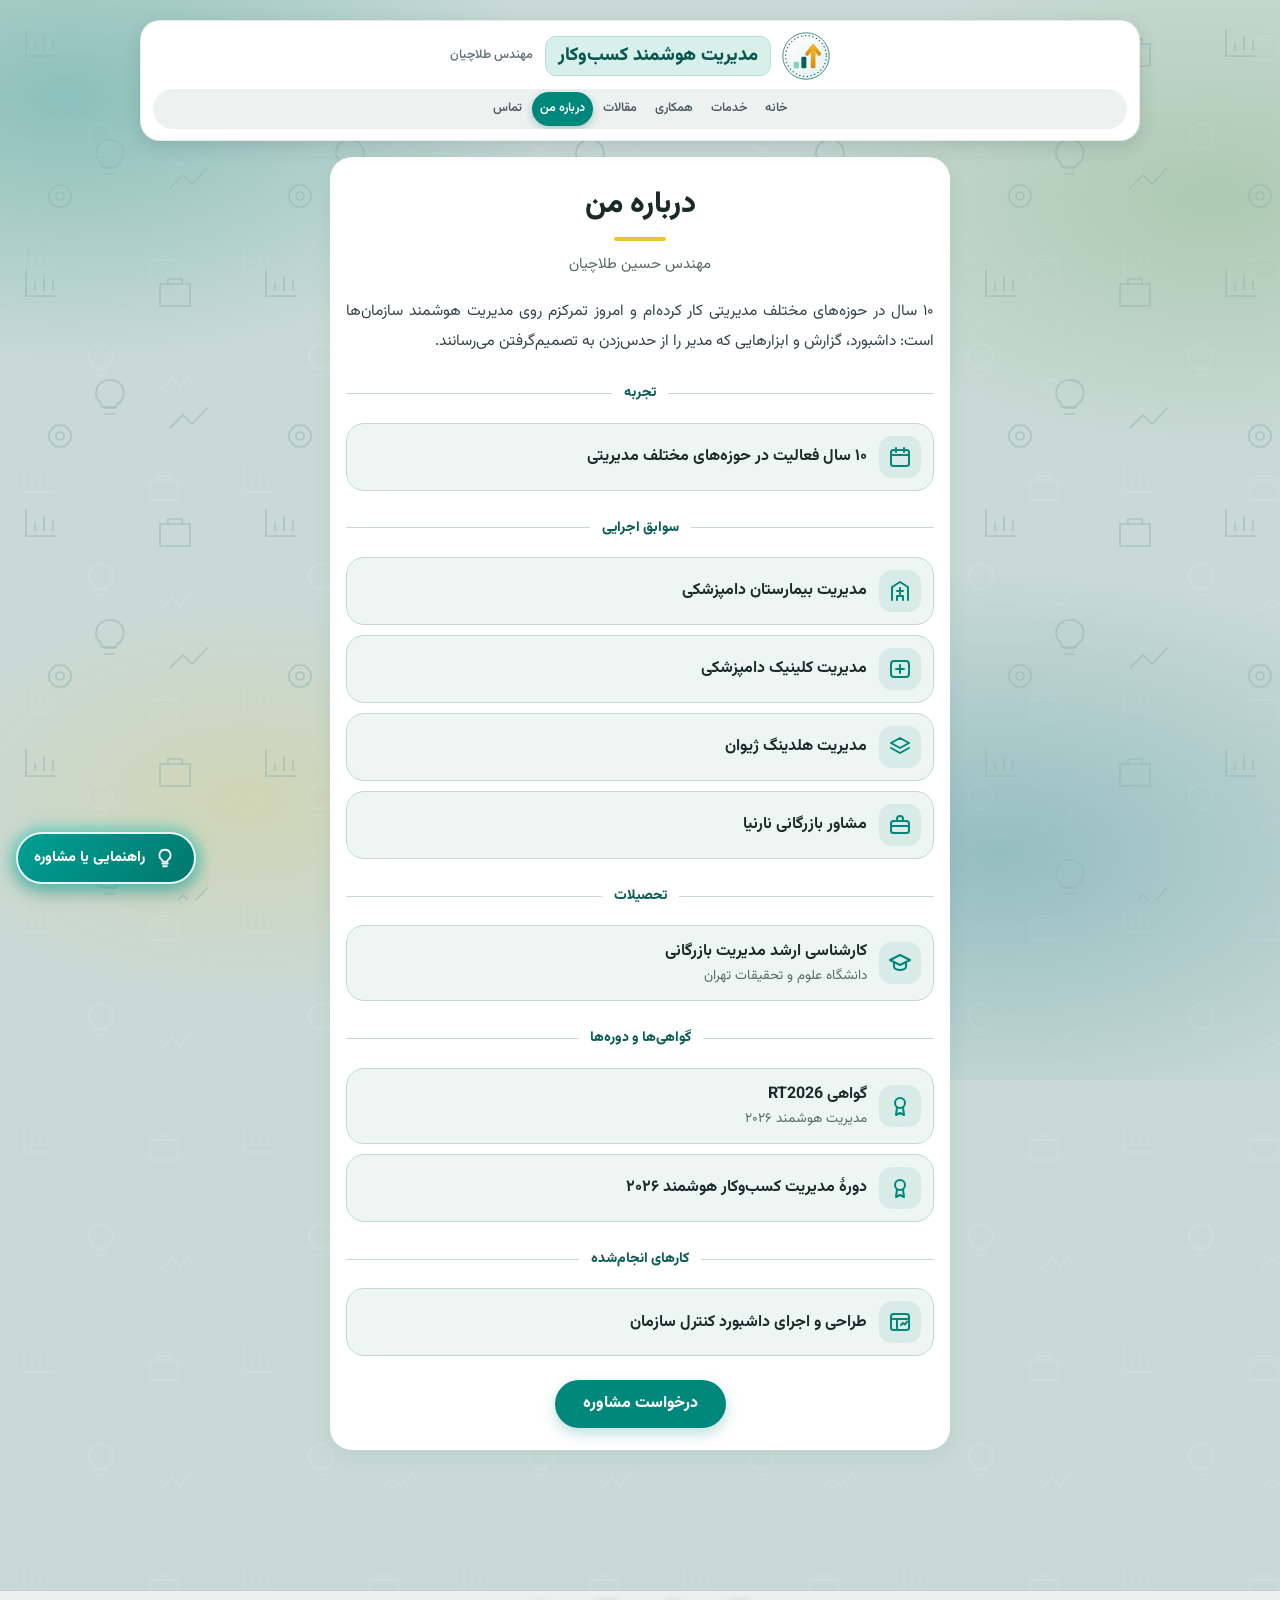
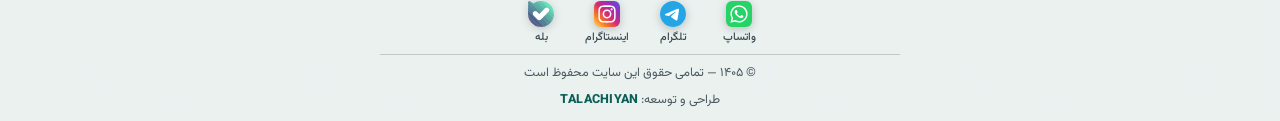
==== commit 699ace01: "Compact contact buttons + approach steps, WhatsApp username link, phone via WhatsApp, shrinking help" ====
--- a/about.html
+++ b/about.html
@@ -22,7 +22,7 @@
 <link rel="preconnect" href="https://fonts.googleapis.com">
 <link rel="preconnect" href="https://fonts.gstatic.com" crossorigin>
 <link rel="stylesheet" href="https://fonts.googleapis.com/css2?family=Vazirmatn:wght@300;400;500;700;800&display=swap">
-<link rel="stylesheet" href="style.css?v=45">
+<link rel="stylesheet" href="style.css?v=47">
 </head>
 <body>
 <div class="wrap">
@@ -119,7 +119,7 @@
 <footer class="site-footer">
   <div class="foot-in">
     <nav class="foot-social" aria-label="پیام‌رسان‌ها">
-      <a href="https://wa.me/989124450818" class="soc" aria-label="واتساپ" target="_blank" rel="noopener noreferrer"><span class="soc-ico"><img src="img/ic-whatsapp.svg" alt="" width="38" height="38" loading="lazy" decoding="async"></span><span class="soc-name">واتساپ</span></a>
+      <a href="https://wa.me/h.talachiyan" class="soc" aria-label="واتساپ" target="_blank" rel="noopener noreferrer"><span class="soc-ico"><img src="img/ic-whatsapp.svg" alt="" width="38" height="38" loading="lazy" decoding="async"></span><span class="soc-name">واتساپ</span></a>
       <a href="https://t.me/Hosseintallachiyan" class="soc" aria-label="تلگرام" target="_blank" rel="noopener noreferrer"><span class="soc-ico"><img src="img/ic-telegram.svg" alt="" width="38" height="38" loading="lazy" decoding="async"></span><span class="soc-name">تلگرام</span></a>
       <a href="https://instagram.com/hossein.talachiyan" class="soc" aria-label="اینستاگرام" target="_blank" rel="noopener noreferrer"><span class="soc-ico"><img src="img/ic-instagram.svg" alt="" width="38" height="38" loading="lazy" decoding="async"></span><span class="soc-name">اینستاگرام</span></a>
       <a href="https://ble.ir/tallachiyan" class="soc" aria-label="بله" target="_blank" rel="noopener noreferrer"><span class="soc-ico"><img src="img/ic-bale.svg" alt="" width="38" height="38" loading="lazy" decoding="async"></span><span class="soc-name">بله</span></a>
@@ -130,10 +130,10 @@
   </div>
 </footer>
 
-<a class="fab" href="consult.html" aria-label="راهنمایی یا مشاوره">
-  <svg viewBox="0 0 24 24" aria-hidden="true"><path d="M4 5h16v11H9l-5 4z"/><path d="M8.500 10h7"/></svg>
+<a class="fab" href="smart.html" aria-label="راهنمایی یا مشاوره">
+  <svg viewBox="0 0 24 24" aria-hidden="true"><path d="M9 18h6M10 21h4"/><path d="M12 3a6 6 0 0 0-3.500 10.900c.6.5 1 1.200 1 2.100h5c0-.9.4-1.600 1-2.100A6 6 0 0 0 12 3z"/></svg>
   <span>راهنمایی یا مشاوره</span>
 </a>
-<script src="script.js?v=15" defer></script>
+<script src="script.js?v=16" defer></script>
 </body>
 </html>
--- a/style.css
+++ b/style.css
@@ -882,3 +882,43 @@
 .cform-send .send-wa { background: linear-gradient(135deg, #2bd16a, #129a4a); }
 .cform-send .send-bl { background: linear-gradient(135deg, #3fa4ff, #1f6fe0); }
 .cform-msg { margin: 0; font-size: 14px; color: #0a574f; white-space: pre-line; line-height: 1.9; }
+
+/* نسخهٔ ۴۷: تماس جمع‌وجور، دکمهٔ شناور کوچک‌شونده، مشاورهٔ هوشمند */
+.contacts.tiles { grid-template-columns: repeat(4, 1fr); gap: 8px; }
+.contacts.tiles .contact { min-height: 0; padding: 10px 4px 9px; gap: 6px; border-radius: 16px; box-shadow: 0 5px 12px rgba(0,0,0,.12); }
+.contacts.tiles .brand-ico { width: 38px; height: 38px; }
+.contacts.tiles .brand-ico img { width: 28px; height: 28px; }
+.contacts.tiles .contact strong { font-size: 12.5px; line-height: 1.3; }
+.page-contact #approach { margin-top: 4px; }
+.panel .ph2 { margin: 0; font-size: 24px; font-weight: 800; color: #1b2531; }
+.panel .ph2::after { content: ""; display: block; width: 52px; height: 4px; border-radius: 999px; background: var(--sun); margin: 8px auto 0; }
+
+.consult-opt small { font-size: 12px; font-weight: 500; opacity: .8; }
+
+.cform-send { display: flex; gap: 10px; }
+.cform-send button { flex: 0 0 auto; font-size: 14.5px; padding: 8px 22px; border-radius: 12px; box-shadow: 0 4px 10px rgba(0,0,0,.12); }
+
+.fab { transition: opacity .3s, transform .3s, width .35s, padding .35s, height .35s; overflow: hidden; }
+.fab span { transition: opacity .25s, max-width .35s; max-width: 220px; }
+.fab.mini { height: 46px; width: 46px; padding: 0; gap: 0; justify-content: center; animation: none; box-shadow: 0 6px 14px rgba(0, 70, 64, .30); }
+.fab.mini span { display: none; }
+.fab.mini svg { width: 22px; height: 22px; }
+.fab svg { stroke: #fff; fill: none; stroke-width: 2; stroke-linecap: round; stroke-linejoin: round; }
+
+.smart { display: flex; flex-direction: column; gap: 12px; }
+.smart h2 { margin: 0; }
+.smart .muted { margin: 0; }
+.chat { display: flex; flex-direction: column; gap: 8px; }
+.bub { max-width: 88%; padding: 10px 13px; border-radius: 16px; line-height: 1.9; font-size: 14.5px; text-align: justify; }
+.bub.bot { align-self: flex-start; background: #e6f3f0; color: #17302c; border-start-start-radius: 4px; }
+.bub.me { align-self: flex-end; background: #0c5f57; color: #fff; border-start-end-radius: 4px; }
+.bub.typing { color: #6b7d7a; letter-spacing: 2px; }
+.qgroups { display: flex; flex-direction: column; gap: 10px; border-top: 1px solid #dbe7e4; padding-top: 12px; }
+.qg-t { margin: 0 0 6px; font-size: 13px; font-weight: 800; color: #0c5f57; }
+.qg-l { display: flex; flex-wrap: wrap; gap: 6px; }
+.qchip { font: inherit; font-size: 13.5px; padding: 6px 12px; border-radius: 999px; border: 1px solid #b6e0d7; background: #f1f9f7; color: #0a574f; cursor: pointer; text-align: right; }
+.qchip.done { background: #fff; color: #7b8c89; border-color: #dbe7e4; }
+.smart-cta { display: flex; gap: 10px; flex-wrap: wrap; }
+.smart-cta a { font-size: 14.5px; font-weight: 800; padding: 8px 18px; border-radius: 12px; text-decoration: none; color: #fff; }
+.sc-main { background: #0c5f57; }
+.sc-wa { background: linear-gradient(135deg, #2bd16a, #129a4a); }
